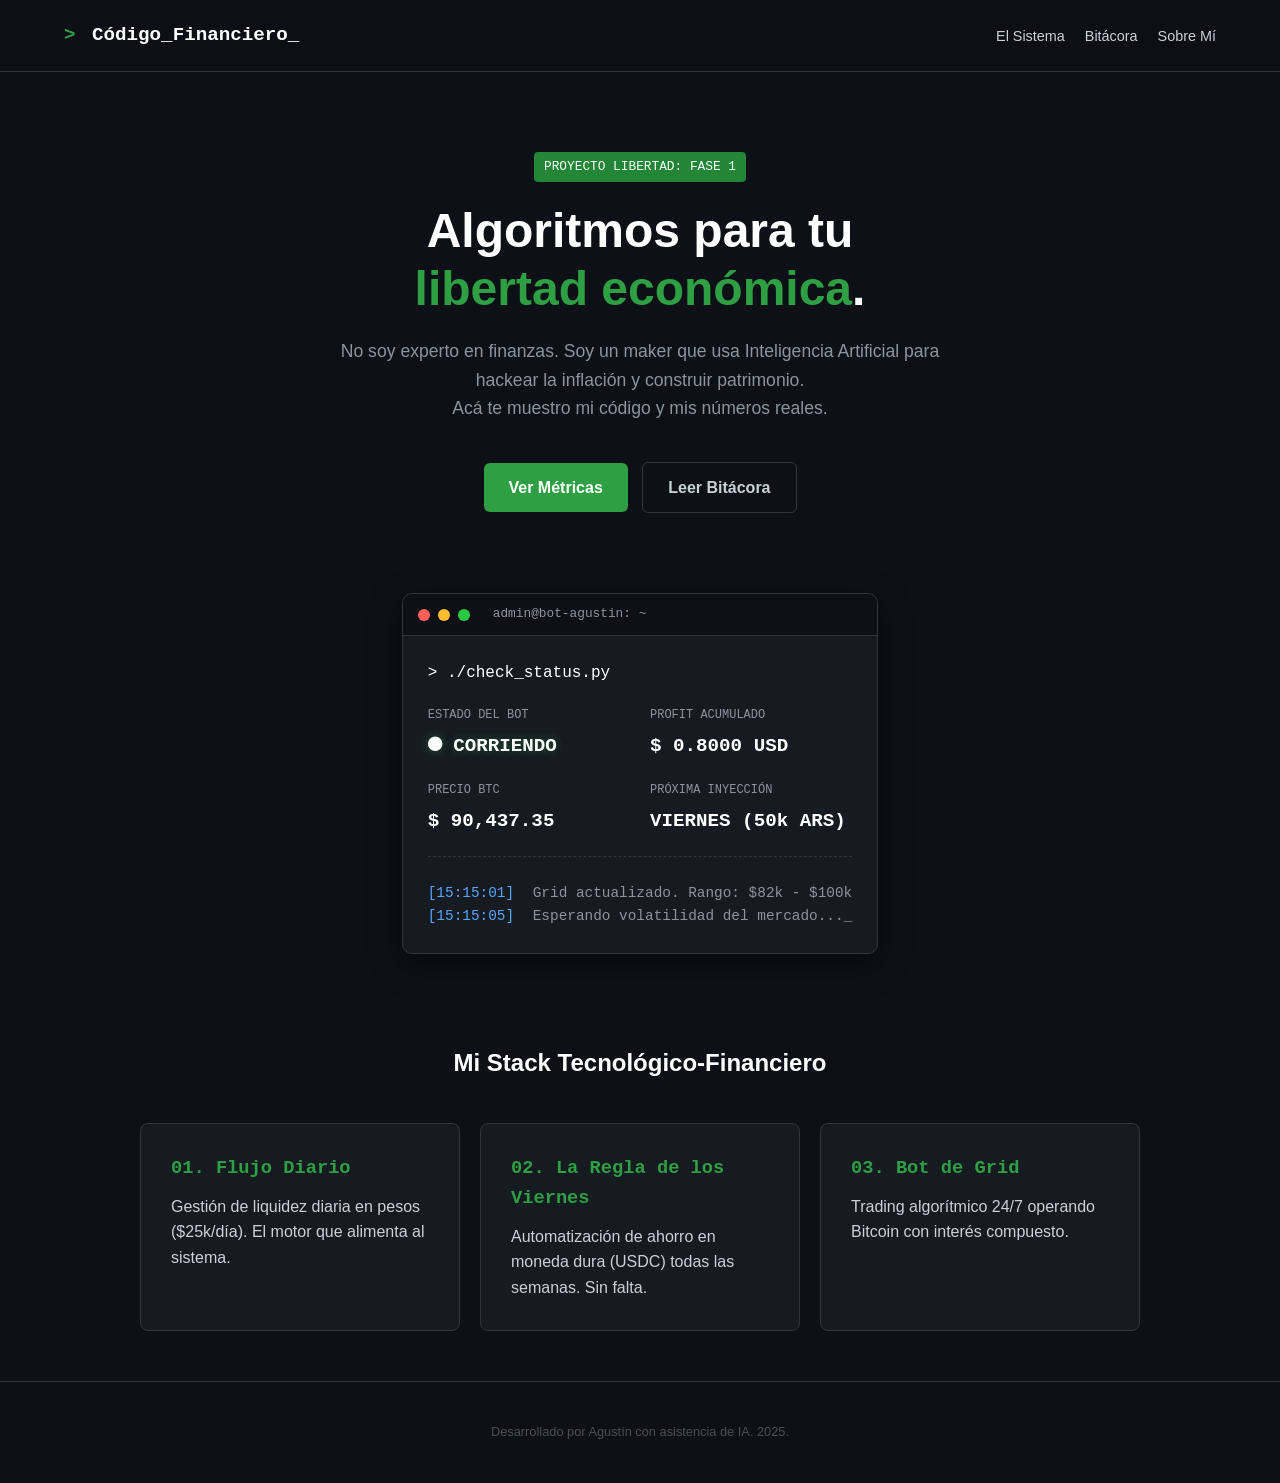
==== index.html @ aea42999 "Add files via upload" ====
<!DOCTYPE html>
<html lang="es">
<head>
    <meta charset="UTF-8">
    <meta name="viewport" content="width=device-width, initial-scale=1.0">
    <title>Código Financiero | Algoritmos para tu libertad</title>
    <link rel="stylesheet" href="style.css">
    <link rel="stylesheet" href="https://cdnjs.cloudflare.com/ajax/libs/font-awesome/6.0.0/css/all.min.css">
</head>
<body>

    <nav>
        <div class="logo">
            <a href="index.html" style="text-decoration:none; color:white;">
                <span class="symbol">></span> Código_Financiero<span class="cursor">_</span>
            </a>
        </div>
        <ul class="menu">
            <li><a href="index.html">El Sistema</a></li>
            <li><a href="blog.html">Bitácora</a></li>
            <li><a href="sobre-mi.html" class="btn-highlight">Sobre Mí</a></li>
        </ul>
    </nav>

    <header class="hero">
        <div class="container">
            <span class="badge">PROYECTO LIBERTAD: FASE 1</span>
            <h1>Algoritmos para tu <br><span class="text-green">libertad económica</span>.</h1>
            <p class="subtitle">
                No soy experto en finanzas. Soy un maker que usa Inteligencia Artificial 
                para hackear la inflación y construir patrimonio. 
                <br>Acá te muestro mi código y mis números reales.
            </p>
            <div class="hero-btns">
                <a href="#dashboard" class="btn primary">Ver Métricas</a>
                <a href="blog.html" class="btn secondary">Leer Bitácora</a>
            </div>
        </div>
    </header>

    <section id="dashboard" class="dashboard-section">
        <div class="container">
            <div class="terminal-window">
                <div class="terminal-header">
                    <span class="dot red"></span>
                    <span class="dot yellow"></span>
                    <span class="dot green"></span>
                    <span class="terminal-title">admin@bot-agustin: ~</span>
                </div>
                <div class="terminal-body">
                    <p class="cmd">> ./check_status.py</p>
                    
                    <div class="stats-grid">
                        <div class="stat-item">
                            <span class="label">ESTADO DEL BOT</span>
                            <span class="value green-glow"><i class="fas fa-circle fa-xs"></i> CORRIENDO</span>
                        </div>
                        <div class="stat-item">
                            <span class="label">PROFIT ACUMULADO</span>
                            <span class="value">$ 0.8000 USD</span>
                        </div>
                        <div class="stat-item">
                            <span class="label">PRECIO BTC</span>
                            <span class="value">$ 90,437.35</span>
                        </div>
                        <div class="stat-item">
                            <span class="label">PRÓXIMA INYECCIÓN</span>
                            <span class="value yellow-text">VIERNES (50k ARS)</span>
                        </div>
                    </div>

                    <p class="log-text">
                        <span class="time">[15:15:01]</span> Grid actualizado. Rango: $82k - $100k <br>
                        <span class="time">[15:15:05]</span> Esperando volatilidad del mercado...<span class="cursor">_</span>
                    </p>
                </div>
            </div>
        </div>
    </section>

    <section class="strategy">
        <div class="container">
            <h2>Mi Stack Tecnológico-Financiero</h2>
            <div class="grid">
                <div class="card">
                    <h3>01. Flujo Diario</h3>
                    <p>Gestión de liquidez diaria en pesos ($25k/día). El motor que alimenta al sistema.</p>
                </div>
                <div class="card">
                    <h3>02. La Regla de los Viernes</h3>
                    <p>Automatización de ahorro en moneda dura (USDC) todas las semanas. Sin falta.</p>
                </div>
                <div class="card">
                    <h3>03. Bot de Grid</h3>
                    <p>Trading algorítmico 24/7 operando Bitcoin con interés compuesto.</p>
                </div>
            </div>
        </div>
    </section>

    <footer>
        <p>Desarrollado por Agustín con asistencia de IA. 2025.</p>
    </footer>

</body>
</html>
---- style.css ----
/* RESET BÁSICO */
* { margin: 0; padding: 0; box-sizing: border-box; }

body {
    background-color: #0d1117; /* Fondo oscuro tipo GitHub */
    color: #c9d1d9; /* Texto gris claro */
    font-family: -apple-system, BlinkMacSystemFont, "Segoe UI", Helvetica, Arial, sans-serif;
    line-height: 1.6;
}

/* TIPOGRAFÍA TIPO CÓDIGO */
.logo, .badge, h3, .terminal-window {
    font-family: 'Courier New', Courier, monospace; /* Letra de consola */
}

/* COLORES */
.text-green { color: #2ea043; } /* Verde finanzas/código */
.green-glow { color: #3fb950; text-shadow: 0 0 10px rgba(63, 185, 80, 0.4); }
.yellow-text { color: #d29922; }

/* NAVEGACIÓN */
nav {
    display: flex;
    justify-content: space-between;
    align-items: center;
    padding: 20px 5%;
    border-bottom: 1px solid #30363d;
    background-color: rgba(13, 17, 23, 0.9);
    position: sticky;
    top: 0;
    z-index: 100;
}

.logo {
    font-size: 1.2rem;
    font-weight: bold;
    color: #fff;
}
.symbol { color: #2ea043; font-weight: bold; margin-right: 5px; }
.cursor { animation: blink 1s infinite; }

@keyframes blink { 50% { opacity: 0; } }

.menu { list-style: none; display: flex; gap: 20px; }
.menu a { text-decoration: none; color: #c9d1d9; font-size: 0.9rem; }
.menu a:hover { color: #fff; }

/* HERO */
.hero {
    padding: 80px 20px 40px;
    text-align: center;
}
.hero h1 {
    font-size: 3rem;
    color: #fff;
    margin-bottom: 20px;
    line-height: 1.2;
}
.badge {
    background: #238636;
    color: white;
    padding: 5px 10px;
    font-size: 0.8rem;
    border-radius: 4px;
    margin-bottom: 20px;
    display: inline-block;
}
.subtitle {
    max-width: 600px;
    margin: 0 auto 40px;
    font-size: 1.1rem;
    color: #8b949e;
}

/* BOTONES */
.btn {
    padding: 12px 25px;
    border-radius: 6px;
    text-decoration: none;
    font-weight: bold;
    display: inline-block;
    transition: 0.3s;
}
.primary { background-color: #2ea043; color: white; }
.primary:hover { background-color: #3fb950; box-shadow: 0 0 15px rgba(46, 160, 67, 0.4); }
.secondary { border: 1px solid #30363d; color: #c9d1d9; margin-left: 10px; }
.secondary:hover { border-color: #8b949e; color: #fff; }

/* DASHBOARD TERMINAL (NUEVO) */
.dashboard-section {
    padding: 40px 20px;
    display: flex;
    justify-content: center;
}
.terminal-window {
    background-color: #161b22;
    border: 1px solid #30363d;
    border-radius: 10px;
    width: 100%;
    max-width: 800px;
    box-shadow: 0 10px 30px rgba(0,0,0,0.5);
    overflow: hidden;
}
.terminal-header {
    background-color: #0d1117;
    padding: 10px 15px;
    display: flex;
    align-items: center;
    border-bottom: 1px solid #30363d;
}
.dot { height: 12px; width: 12px; border-radius: 50%; margin-right: 8px; display: inline-block; }
.red { background-color: #ff5f56; }
.yellow { background-color: #ffbd2e; }
.green { background-color: #27c93f; }
.terminal-title {
    margin-left: 15px;
    font-size: 0.8rem;
    color: #8b949e;
}

.terminal-body { padding: 25px; }
.cmd { color: #fff; margin-bottom: 20px; }

.stats-grid {
    display: grid;
    grid-template-columns: repeat(auto-fit, minmax(150px, 1fr));
    gap: 20px;
    margin-bottom: 25px;
    border-bottom: 1px dashed #30363d;
    padding-bottom: 20px;
}
.stat-item { display: flex; flex-direction: column; }
.label { font-size: 0.75rem; color: #8b949e; margin-bottom: 5px; }
.value { font-size: 1.2rem; font-weight: bold; color: #fff; }

.log-text { font-size: 0.9rem; color: #8b949e; }
.time { color: #58a6ff; margin-right: 10px; }

/* GRID DE ESTRATEGIA */
.strategy { padding: 50px 20px; background-color: #0d1117; } /* Mismo fondo para continuidad */
.container { max-width: 1000px; margin: 0 auto; }
.strategy h2 { text-align: center; margin-bottom: 40px; color: #fff; }

.grid {
    display: grid;
    grid-template-columns: repeat(auto-fit, minmax(250px, 1fr));
    gap: 20px;
}
.card {
    background: #161b22;
    padding: 30px;
    border: 1px solid #30363d;
    border-radius: 8px;
    transition: transform 0.2s;
}
.card:hover { transform: translateY(-5px); border-color: #2ea043; }
.card h3 { color: #2ea043; margin-bottom: 10px; }

/* FOOTER */
footer { text-align: center; padding: 40px; color: #484f58; font-size: 0.8rem; border-top: 1px solid #30363d; }/* --- ESTILOS PARA EL BLOG (NUEVO) --- */

.blog-header {
    padding: 60px 20px;
    text-align: center;
    background-color: #161b22;
    border-bottom: 1px solid #30363d;
}

.blog-container {
    max-width: 800px;
    margin: 50px auto;
    padding: 0 20px;
}

.article-card {
    background-color: #161b22;
    border: 1px solid #30363d;
    border-radius: 8px;
    padding: 30px;
    margin-bottom: 30px;
    transition: transform 0.2s;
}

.article-card:hover {
    border-color: #58a6ff;
    transform: translateX(5px);
}

.meta {
    font-size: 0.8rem;
    color: #8b949e;
    margin-bottom: 10px;
    display: block;
    font-family: 'Courier New', monospace;
}

.article-title {
    font-size: 1.8rem;
    color: #fff;
    margin-bottom: 15px;
    text-decoration: none;
    display: block;
}

.article-preview {
    color: #c9d1d9;
    font-size: 1rem;
    margin-bottom: 20px;
}

.read-more {
    color: #58a6ff;
    text-decoration: none;
    font-weight: bold;
    font-size: 0.9rem;
}
.read-more:hover { text-decoration: underline; }

/* Página de Artículo Individual (Para el futuro) */
.post-content {
    color: #c9d1d9;
    font-size: 1.1rem;
    line-height: 1.8;
}
.post-content h2 { color: #fff; margin: 30px 0 15px; }
.post-content code { background: #30363d; padding: 2px 5px; border-radius: 4px; color: #ff7b72; }/* --- ESTILOS PARA LA PÁGINA SOBRE MÍ (NUEVO) --- */

.about-section {
    padding: 80px 20px;
    display: flex;
    justify-content: center;
}

.profile-card {
    background-color: #161b22;
    border: 1px solid #30363d;
    border-radius: 15px;
    padding: 50px;
    max-width: 700px;
    text-align: center;
    box-shadow: 0 10px 40px rgba(0,0,0,0.3);
}

.avatar-placeholder {
    width: 120px;
    height: 120px;
    background-color: #2ea043; /* Verde hacker */
    border-radius: 50%;
    margin: 0 auto 30px;
    display: flex;
    align-items: center;
    justify-content: center;
    font-size: 3.5rem;
    color: #fff;
    box-shadow: 0 0 20px rgba(46, 160, 67, 0.5);
}

.profile-card h1 {
    font-size: 2.5rem;
    color: #fff;
    margin-bottom: 10px;
}

.role-badge {
    font-family: 'Courier New', monospace;
    color: #58a6ff;
    background: rgba(88, 166, 255, 0.1);
    padding: 5px 15px;
    border-radius: 20px;
    display: inline-block;
    font-size: 0.9rem;
    margin-bottom: 30px;
    font-weight: bold;
}

.bio-text {
    color: #c9d1d9;
    font-size: 1.1rem;
    line-height: 1.8;
    margin-bottom: 40px;
    text-align: left; /* Para que sea más fácil de leer */
}

.tech-stack {
    display: flex;
    justify-content: center;
    gap: 15px;
    flex-wrap: wrap;
}

.tech-stack span {
    background: #0d1117;
    border: 1px solid #30363d;
    padding: 8px 15px;
    border-radius: 6px;
    font-size: 0.9rem;
    color: #8b949e;
    display: flex;
    align-items: center;
    gap: 8px;
}
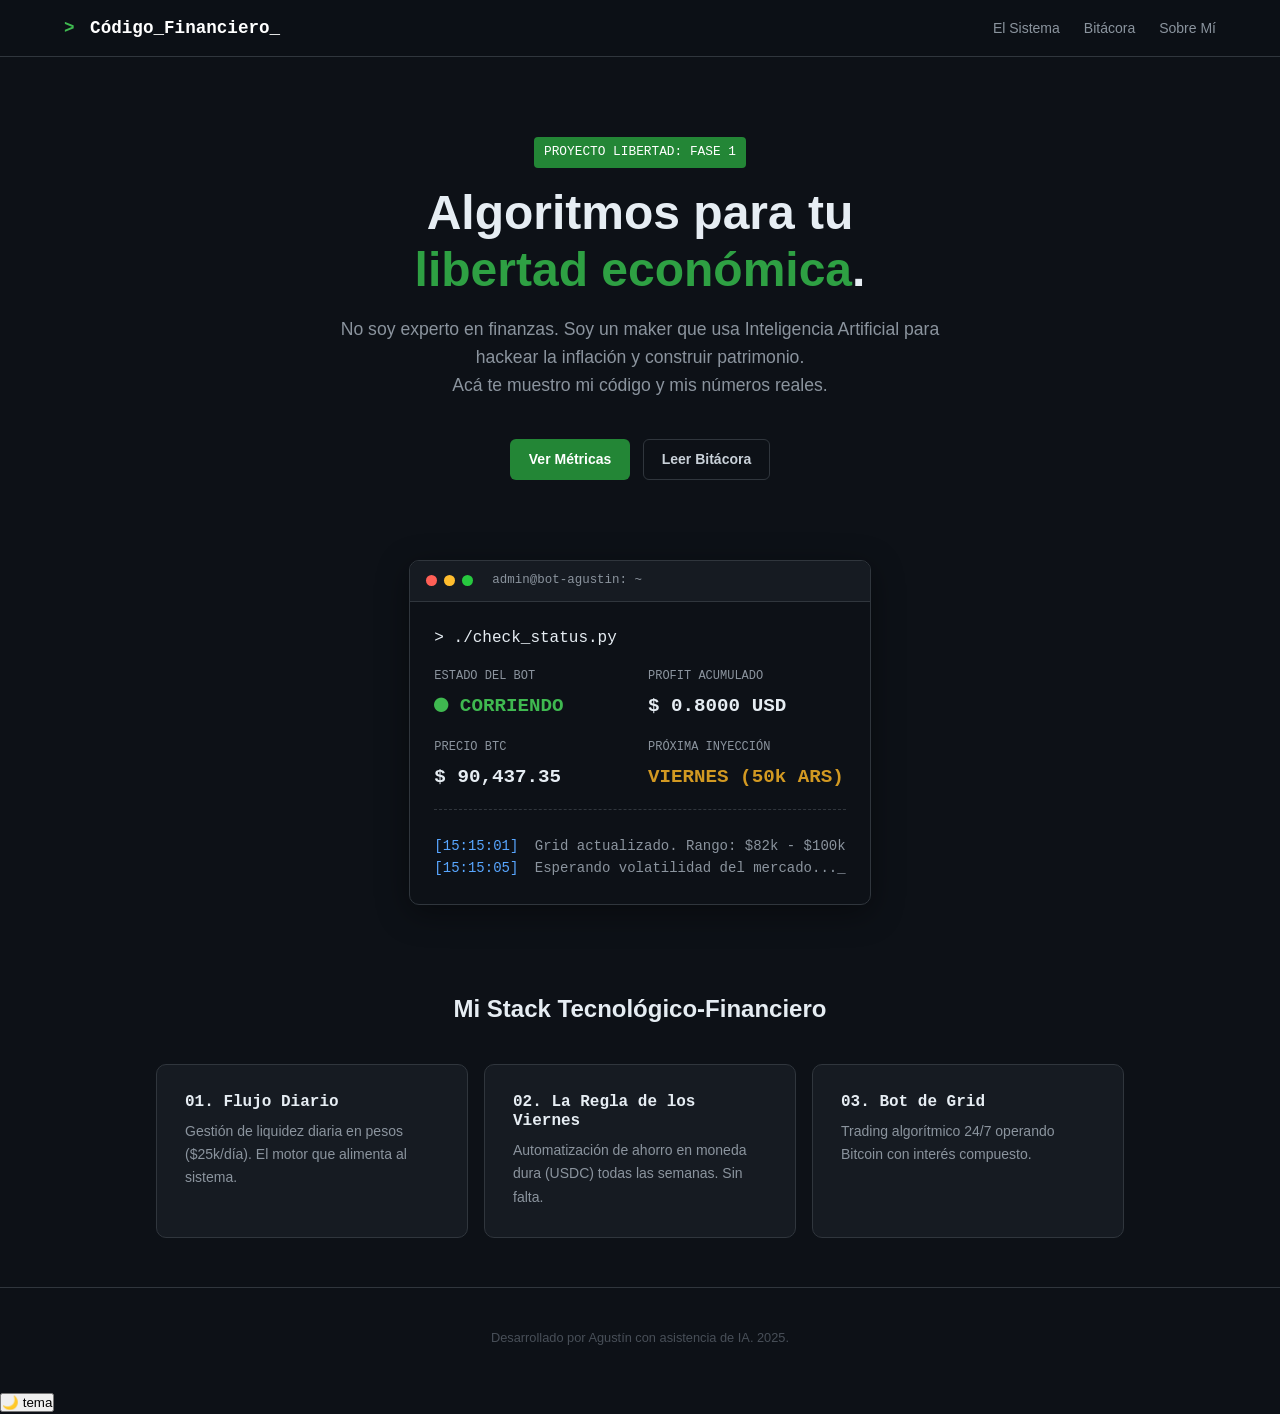
==== commit ead5c848: "Add theme toggle button to index.html Added a theme toggle button to switch between light and dark m" ====
--- a/index.html
+++ b/index.html
@@ -101,6 +101,8 @@
     <footer>
         <p>Desarrollado por Agustín con asistencia de IA. 2025.</p>
     </footer>
-
+<button class="theme-toggle" onclick="toggleTheme()">
+  <span class="icon">🌙</span> tema
+</button>
 </body>
-</html>+</html>
--- a/style.css
+++ b/style.css
@@ -1,301 +1,415 @@
-/* RESET BÁSICO */
-* { margin: 0; padding: 0; box-sizing: border-box; }
-
-body {
-    background-color: #0d1117; /* Fondo oscuro tipo GitHub */
-    color: #c9d1d9; /* Texto gris claro */
-    font-family: -apple-system, BlinkMacSystemFont, "Segoe UI", Helvetica, Arial, sans-serif;
-    line-height: 1.6;
-}
-
-/* TIPOGRAFÍA TIPO CÓDIGO */
-.logo, .badge, h3, .terminal-window {
-    font-family: 'Courier New', Courier, monospace; /* Letra de consola */
-}
-
-/* COLORES */
-.text-green { color: #2ea043; } /* Verde finanzas/código */
-.green-glow { color: #3fb950; text-shadow: 0 0 10px rgba(63, 185, 80, 0.4); }
-.yellow-text { color: #d29922; }
-
-/* NAVEGACIÓN */
-nav {
-    display: flex;
-    justify-content: space-between;
-    align-items: center;
-    padding: 20px 5%;
-    border-bottom: 1px solid #30363d;
-    background-color: rgba(13, 17, 23, 0.9);
-    position: sticky;
-    top: 0;
-    z-index: 100;
-}
-
-.logo {
-    font-size: 1.2rem;
-    font-weight: bold;
-    color: #fff;
-}
-.symbol { color: #2ea043; font-weight: bold; margin-right: 5px; }
-.cursor { animation: blink 1s infinite; }
-
-@keyframes blink { 50% { opacity: 0; } }
-
-.menu { list-style: none; display: flex; gap: 20px; }
-.menu a { text-decoration: none; color: #c9d1d9; font-size: 0.9rem; }
-.menu a:hover { color: #fff; }
-
-/* HERO */
-.hero {
-    padding: 80px 20px 40px;
-    text-align: center;
-}
-.hero h1 {
-    font-size: 3rem;
-    color: #fff;
-    margin-bottom: 20px;
-    line-height: 1.2;
-}
-.badge {
-    background: #238636;
-    color: white;
-    padding: 5px 10px;
-    font-size: 0.8rem;
-    border-radius: 4px;
-    margin-bottom: 20px;
-    display: inline-block;
-}
-.subtitle {
-    max-width: 600px;
-    margin: 0 auto 40px;
-    font-size: 1.1rem;
-    color: #8b949e;
-}
-
-/* BOTONES */
-.btn {
-    padding: 12px 25px;
-    border-radius: 6px;
-    text-decoration: none;
-    font-weight: bold;
-    display: inline-block;
-    transition: 0.3s;
-}
-.primary { background-color: #2ea043; color: white; }
-.primary:hover { background-color: #3fb950; box-shadow: 0 0 15px rgba(46, 160, 67, 0.4); }
-.secondary { border: 1px solid #30363d; color: #c9d1d9; margin-left: 10px; }
-.secondary:hover { border-color: #8b949e; color: #fff; }
-
-/* DASHBOARD TERMINAL (NUEVO) */
-.dashboard-section {
-    padding: 40px 20px;
-    display: flex;
-    justify-content: center;
-}
-.terminal-window {
-    background-color: #161b22;
-    border: 1px solid #30363d;
-    border-radius: 10px;
-    width: 100%;
-    max-width: 800px;
-    box-shadow: 0 10px 30px rgba(0,0,0,0.5);
-    overflow: hidden;
-}
-.terminal-header {
-    background-color: #0d1117;
-    padding: 10px 15px;
-    display: flex;
-    align-items: center;
-    border-bottom: 1px solid #30363d;
-}
-.dot { height: 12px; width: 12px; border-radius: 50%; margin-right: 8px; display: inline-block; }
-.red { background-color: #ff5f56; }
-.yellow { background-color: #ffbd2e; }
-.green { background-color: #27c93f; }
-.terminal-title {
-    margin-left: 15px;
-    font-size: 0.8rem;
-    color: #8b949e;
-}
-
-.terminal-body { padding: 25px; }
-.cmd { color: #fff; margin-bottom: 20px; }
-
-.stats-grid {
-    display: grid;
-    grid-template-columns: repeat(auto-fit, minmax(150px, 1fr));
-    gap: 20px;
-    margin-bottom: 25px;
-    border-bottom: 1px dashed #30363d;
-    padding-bottom: 20px;
-}
-.stat-item { display: flex; flex-direction: column; }
-.label { font-size: 0.75rem; color: #8b949e; margin-bottom: 5px; }
-.value { font-size: 1.2rem; font-weight: bold; color: #fff; }
-
-.log-text { font-size: 0.9rem; color: #8b949e; }
-.time { color: #58a6ff; margin-right: 10px; }
-
-/* GRID DE ESTRATEGIA */
-.strategy { padding: 50px 20px; background-color: #0d1117; } /* Mismo fondo para continuidad */
-.container { max-width: 1000px; margin: 0 auto; }
-.strategy h2 { text-align: center; margin-bottom: 40px; color: #fff; }
-
-.grid {
-    display: grid;
-    grid-template-columns: repeat(auto-fit, minmax(250px, 1fr));
-    gap: 20px;
-}
-.card {
-    background: #161b22;
-    padding: 30px;
-    border: 1px solid #30363d;
-    border-radius: 8px;
-    transition: transform 0.2s;
-}
-.card:hover { transform: translateY(-5px); border-color: #2ea043; }
-.card h3 { color: #2ea043; margin-bottom: 10px; }
-
-/* FOOTER */
-footer { text-align: center; padding: 40px; color: #484f58; font-size: 0.8rem; border-top: 1px solid #30363d; }/* --- ESTILOS PARA EL BLOG (NUEVO) --- */
-
-.blog-header {
-    padding: 60px 20px;
-    text-align: center;
-    background-color: #161b22;
-    border-bottom: 1px solid #30363d;
-}
-
-.blog-container {
-    max-width: 800px;
-    margin: 50px auto;
-    padding: 0 20px;
-}
-
-.article-card {
-    background-color: #161b22;
-    border: 1px solid #30363d;
-    border-radius: 8px;
-    padding: 30px;
-    margin-bottom: 30px;
-    transition: transform 0.2s;
-}
-
-.article-card:hover {
-    border-color: #58a6ff;
-    transform: translateX(5px);
-}
-
-.meta {
-    font-size: 0.8rem;
-    color: #8b949e;
-    margin-bottom: 10px;
-    display: block;
-    font-family: 'Courier New', monospace;
-}
-
-.article-title {
-    font-size: 1.8rem;
-    color: #fff;
-    margin-bottom: 15px;
-    text-decoration: none;
-    display: block;
-}
-
-.article-preview {
-    color: #c9d1d9;
-    font-size: 1rem;
-    margin-bottom: 20px;
-}
-
-.read-more {
-    color: #58a6ff;
-    text-decoration: none;
-    font-weight: bold;
-    font-size: 0.9rem;
-}
-.read-more:hover { text-decoration: underline; }
-
-/* Página de Artículo Individual (Para el futuro) */
-.post-content {
-    color: #c9d1d9;
-    font-size: 1.1rem;
-    line-height: 1.8;
-}
-.post-content h2 { color: #fff; margin: 30px 0 15px; }
-.post-content code { background: #30363d; padding: 2px 5px; border-radius: 4px; color: #ff7b72; }/* --- ESTILOS PARA LA PÁGINA SOBRE MÍ (NUEVO) --- */
-
-.about-section {
-    padding: 80px 20px;
-    display: flex;
-    justify-content: center;
-}
-
-.profile-card {
-    background-color: #161b22;
-    border: 1px solid #30363d;
-    border-radius: 15px;
-    padding: 50px;
-    max-width: 700px;
-    text-align: center;
-    box-shadow: 0 10px 40px rgba(0,0,0,0.3);
-}
-
-.avatar-placeholder {
-    width: 120px;
-    height: 120px;
-    background-color: #2ea043; /* Verde hacker */
-    border-radius: 50%;
-    margin: 0 auto 30px;
-    display: flex;
-    align-items: center;
-    justify-content: center;
-    font-size: 3.5rem;
-    color: #fff;
-    box-shadow: 0 0 20px rgba(46, 160, 67, 0.5);
-}
-
-.profile-card h1 {
-    font-size: 2.5rem;
-    color: #fff;
-    margin-bottom: 10px;
-}
-
-.role-badge {
-    font-family: 'Courier New', monospace;
-    color: #58a6ff;
-    background: rgba(88, 166, 255, 0.1);
-    padding: 5px 15px;
-    border-radius: 20px;
-    display: inline-block;
-    font-size: 0.9rem;
-    margin-bottom: 30px;
-    font-weight: bold;
-}
-
-.bio-text {
-    color: #c9d1d9;
-    font-size: 1.1rem;
-    line-height: 1.8;
-    margin-bottom: 40px;
-    text-align: left; /* Para que sea más fácil de leer */
-}
-
-.tech-stack {
-    display: flex;
-    justify-content: center;
-    gap: 15px;
-    flex-wrap: wrap;
-}
-
-.tech-stack span {
-    background: #0d1117;
-    border: 1px solid #30363d;
-    padding: 8px 15px;
-    border-radius: 6px;
-    font-size: 0.9rem;
-    color: #8b949e;
-    display: flex;
-    align-items: center;
-    gap: 8px;
-}+/* =============================================
+   VARIABLES — fuente única de verdad
+   ============================================= */
+:root {
+    /* Paleta base */
+    --color-bg-base:       #0d1117;
+    --color-bg-surface:    #161b22;
+    --color-bg-input:      #0d1117;
+
+    /* Bordes */
+    --color-border:        #30363d;
+    --color-border-hover:  #484f58;
+
+    /* Texto */
+    --color-text-primary:  #e6edf3;
+    --color-text-body:     #c9d1d9;
+    --color-text-muted:    #8b949e;
+    --color-text-subtle:   #484f58;
+
+    /* Marca / acento */
+    --color-green:         #2ea043;
+    --color-green-bright:  #3fb950;
+    --color-green-dark:    #238636;
+    --color-blue:          #58a6ff;
+    --color-red-soft:      #ff7b72;
+    --color-yellow:        #d29922;
+
+    /* Tipografías */
+    --font-sans: -apple-system, BlinkMacSystemFont, "Segoe UI", Helvetica, Arial, sans-serif;
+    --font-mono: 'Courier New', Courier, monospace;
+
+    /* Espaciado */
+    --space-xs:  4px;
+    --space-sm:  8px;
+    --space-md:  16px;
+    --space-lg:  24px;
+    --space-xl:  40px;
+    --space-2xl: 80px;
+
+    /* Radio */
+    --radius-sm: 4px;
+    --radius-md: 6px;
+    --radius-lg: 10px;
+    --radius-xl: 15px;
+
+    /* Transición estándar */
+    --transition: 0.2s ease;
+}
+
+/* =============================================
+   @layer — controla el orden de la cascada
+   ============================================= */
+@layer reset, base, layout, components, utilities;
+
+/* =============================================
+   RESET
+   ============================================= */
+@layer reset {
+    *, *::before, *::after { margin: 0; padding: 0; box-sizing: border-box; }
+    img, video { max-width: 100%; display: block; }
+    button { cursor: pointer; }
+}
+
+/* =============================================
+   BASE — estilos globales
+   ============================================= */
+@layer base {
+    body {
+        background-color: var(--color-bg-base);
+        color: var(--color-text-body);
+        font-family: var(--font-sans);
+        line-height: 1.6;
+    }
+
+    h1, h2, h3, h4 { color: var(--color-text-primary); line-height: 1.2; }
+
+    a { color: inherit; }
+
+    /* Focus accesible global */
+    :focus-visible {
+        outline: 2px solid var(--color-blue);
+        outline-offset: 2px;
+    }
+
+    /* Monospace heredado */
+    .font-mono,
+    .logo, .badge, h3,
+    .terminal-window, .meta,
+    .role-badge { font-family: var(--font-mono); }
+}
+
+/* =============================================
+   LAYOUT — contenedores y estructura
+   ============================================= */
+@layer layout {
+    .container {
+        max-width: 1000px;
+        margin: 0 auto;
+        padding: 0 var(--space-md);
+    }
+
+    .blog-container {
+        max-width: 800px;
+        margin: var(--space-xl) auto;
+        padding: 0 var(--space-md);
+    }
+
+    /* Secciones */
+    .hero           { padding: var(--space-2xl) var(--space-md) var(--space-xl); text-align: center; }
+    .dashboard-section { padding: var(--space-xl) var(--space-md); display: flex; justify-content: center; }
+    .strategy       { padding: 50px var(--space-md); background-color: var(--color-bg-base); }
+    .about-section  { padding: var(--space-2xl) var(--space-md); display: flex; justify-content: center; }
+
+    /* Grid genérico */
+    .grid {
+        display: grid;
+        grid-template-columns: repeat(auto-fit, minmax(250px, 1fr));
+        gap: var(--space-md);
+    }
+}
+
+/* =============================================
+   COMPONENTS
+   ============================================= */
+@layer components {
+
+    /* --- NAVEGACIÓN --- */
+    nav {
+        display: flex;
+        justify-content: space-between;
+        align-items: center;
+        padding: 14px 5%;
+        border-bottom: 0.5px solid var(--color-border);
+        background-color: rgba(13, 17, 23, 0.97);
+        backdrop-filter: blur(8px);
+        -webkit-backdrop-filter: blur(8px);
+        position: sticky;
+        top: 0;
+        z-index: 100;
+    }
+
+    .logo { font-size: 1.1rem; font-weight: 700; color: #fff; }
+    .symbol { color: var(--color-green-bright); font-weight: 700; margin-right: 5px; }
+    .cursor { animation: blink 1s infinite; }
+
+    @keyframes blink { 50% { opacity: 0; } }
+
+    .menu { list-style: none; display: flex; gap: var(--space-lg); }
+    .menu a { text-decoration: none; color: var(--color-text-muted); font-size: 0.875rem; transition: color var(--transition); }
+    .menu a:hover { color: #fff; }
+
+    /* --- BOTÓN BASE — todas las variantes heredan de acá --- */
+    .btn, .nav-cta {
+        display: inline-flex;
+        align-items: center;
+        gap: var(--space-xs);
+        padding: 8px 18px;
+        border-radius: var(--radius-md);
+        font-size: 0.875rem;
+        font-weight: 600;
+        text-decoration: none;
+        border: 0.5px solid transparent;
+        transition: background var(--transition), border-color var(--transition), box-shadow var(--transition);
+        cursor: pointer;
+    }
+
+    /* Variante primaria */
+    .btn.primary, .nav-cta {
+        background-color: var(--color-green-dark);
+        color: #fff;
+    }
+    .btn.primary:hover, .nav-cta:hover {
+        background-color: var(--color-green);
+        box-shadow: 0 0 16px rgba(46, 160, 67, 0.3);
+    }
+
+    /* Variante secundaria */
+    .btn.secondary {
+        background: transparent;
+        border-color: var(--color-border);
+        color: var(--color-text-body);
+        margin-left: var(--space-sm);
+    }
+    .btn.secondary:hover { border-color: var(--color-border-hover); color: #fff; }
+
+    /* --- INPUTS --- */
+    input, textarea, select {
+        background: var(--color-bg-input);
+        border: 0.5px solid var(--color-border);
+        border-radius: var(--radius-md);
+        padding: 9px 14px;
+        color: var(--color-text-primary);
+        font-family: var(--font-sans);
+        font-size: 0.9rem;
+        outline: none;
+        width: 100%;
+        transition: border-color var(--transition), box-shadow var(--transition);
+    }
+    input:hover, textarea:hover, select:hover { border-color: var(--color-border-hover); }
+    input:focus, textarea:focus, select:focus {
+        border-color: var(--color-blue);
+        box-shadow: 0 0 0 3px rgba(88, 166, 255, 0.15);
+    }
+
+    /* --- HERO --- */
+    .hero h1 { font-size: 3rem; margin-bottom: var(--space-md); }
+    .subtitle { max-width: 600px; margin: 0 auto var(--space-xl); font-size: 1.1rem; color: var(--color-text-muted); }
+
+    /* Badge — reutilizable */
+    .badge {
+        background: var(--color-green-dark);
+        color: #fff;
+        padding: 5px 10px;
+        font-size: 0.8rem;
+        border-radius: var(--radius-sm);
+        margin-bottom: var(--space-md);
+        display: inline-block;
+    }
+
+    /* --- TERMINAL --- */
+    .terminal-window {
+        background-color: var(--color-bg-base);
+        border: 0.5px solid var(--color-border);
+        border-radius: var(--radius-lg);
+        width: 100%;
+        max-width: 800px;
+        box-shadow: 0 8px 32px rgba(0, 0, 0, 0.4);
+        overflow: hidden;
+    }
+    .terminal-header {
+        background-color: var(--color-bg-surface);
+        padding: 10px var(--space-md);
+        display: flex;
+        align-items: center;
+        border-bottom: 0.5px solid var(--color-border);
+    }
+    .dot { height: 11px; width: 11px; border-radius: 50%; margin-right: 7px; display: inline-block; }
+    .dot.red    { background-color: #ff5f56; }
+    .dot.yellow { background-color: #ffbd2e; }
+    .dot.green  { background-color: #27c93f; }
+    .terminal-title { margin-left: 12px; font-size: 0.78rem; color: var(--color-text-muted); }
+    .terminal-body { padding: var(--space-lg); }
+    .cmd { color: var(--color-text-primary); margin-bottom: var(--space-md); }
+
+    .stats-grid {
+        display: grid;
+        grid-template-columns: repeat(auto-fit, minmax(150px, 1fr));
+        gap: var(--space-md);
+        margin-bottom: 25px;
+        border-bottom: 0.5px dashed var(--color-border);
+        padding-bottom: var(--space-md);
+    }
+    .stat-item { display: flex; flex-direction: column; }
+    .label  { font-size: 0.75rem; color: var(--color-text-muted); margin-bottom: 5px; }
+    .value  { font-size: 1.2rem; font-weight: 700; color: var(--color-text-primary); }
+    .log-text { font-size: 0.875rem; color: var(--color-text-muted); }
+    .time   { color: var(--color-blue); margin-right: var(--space-sm); }
+
+    /* --- CARD (estrategia) --- */
+    .card {
+        background: var(--color-bg-surface);
+        padding: 28px;
+        border: 0.5px solid var(--color-border);
+        border-radius: var(--radius-lg);
+        transition: transform var(--transition), border-color var(--transition), box-shadow var(--transition);
+        will-change: transform;
+    }
+    .card:hover {
+        transform: translateY(-4px);
+        border-color: var(--color-green);
+        box-shadow: 0 8px 24px rgba(46, 160, 67, 0.15);
+    }
+    .card-icon { font-size: 1.4rem; color: var(--color-green-bright); margin-bottom: 14px; }
+    .card h3   { color: var(--color-text-primary); margin-bottom: var(--space-sm); font-size: 1rem; }
+    .card p    { color: var(--color-text-muted); font-size: 0.875rem; line-height: 1.65; }
+
+    /* --- BLOG --- */
+    .blog-header {
+        padding: 60px var(--space-md);
+        text-align: center;
+        background-color: var(--color-bg-surface);
+        border-bottom: 0.5px solid var(--color-border);
+    }
+
+    .article-card {
+        background-color: var(--color-bg-surface);
+        border: 0.5px solid var(--color-border);
+        border-radius: var(--radius-lg);
+        padding: 28px;
+        margin-bottom: var(--space-lg);
+        transition: border-color var(--transition), transform var(--transition);
+        will-change: transform;
+    }
+    .article-card:hover {
+        border-color: var(--color-blue);
+        transform: translateX(4px);
+    }
+
+    .meta { display: flex; gap: var(--space-md); align-items: center; font-size: 0.78rem; color: var(--color-text-muted); margin-bottom: 12px; }
+    .meta .category { color: var(--color-green-bright); }
+
+    .article-title {
+        font-size: 1.5rem;
+        color: var(--color-text-primary);
+        margin-bottom: 12px;
+        text-decoration: none;
+        display: block;
+        font-weight: 600;
+        line-height: 1.3;
+        transition: color var(--transition);
+    }
+    .article-title:hover { color: var(--color-blue); }
+
+    .article-preview { color: var(--color-text-muted); font-size: 0.9rem; line-height: 1.7; margin-bottom: var(--space-md); }
+
+    .read-more {
+        color: var(--color-blue);
+        text-decoration: none;
+        font-weight: 600;
+        font-size: 0.875rem;
+        display: inline-flex;
+        align-items: center;
+        gap: 6px;
+        transition: gap var(--transition);
+    }
+    .read-more:hover { gap: 10px; text-decoration: underline; }
+
+    /* Artículo individual */
+    .post-content { color: var(--color-text-body); font-size: 1.05rem; line-height: 1.8; }
+    .post-content h2 { margin: 30px 0 15px; }
+    .post-content code {
+        background: var(--color-border);
+        padding: 2px 6px;
+        border-radius: var(--radius-sm);
+        color: var(--color-red-soft);
+        font-size: 0.9em;
+    }
+
+    /* --- SOBRE MÍ --- */
+    .profile-card {
+        background-color: var(--color-bg-surface);
+        border: 0.5px solid var(--color-border);
+        border-radius: var(--radius-xl);
+        padding: 50px;
+        max-width: 700px;
+        text-align: center;
+        box-shadow: 0 10px 40px rgba(0, 0, 0, 0.3);
+    }
+
+    .avatar-placeholder {
+        width: 110px;
+        height: 110px;
+        background-color: var(--color-green-dark);
+        border-radius: 50%;
+        margin: 0 auto 28px;
+        display: flex;
+        align-items: center;
+        justify-content: center;
+        font-size: 3rem;
+        color: #fff;
+        box-shadow: 0 0 24px rgba(46, 160, 67, 0.4);
+    }
+
+    .profile-card h1 { font-size: 2.2rem; margin-bottom: var(--space-sm); }
+
+    .role-badge {
+        color: var(--color-blue);
+        background: rgba(88, 166, 255, 0.1);
+        border: 0.5px solid rgba(88, 166, 255, 0.3);
+        padding: 5px 16px;
+        border-radius: 20px;
+        display: inline-block;
+        font-size: 0.875rem;
+        margin-bottom: 28px;
+        font-weight: 600;
+    }
+
+    .bio-text { color: var(--color-text-body); font-size: 1rem; line-height: 1.8; margin-bottom: 36px; text-align: left; }
+
+    .tech-stack { display: flex; justify-content: center; gap: 12px; flex-wrap: wrap; }
+    .tech-stack span {
+        background: var(--color-bg-base);
+        border: 0.5px solid var(--color-border);
+        padding: 7px 14px;
+        border-radius: var(--radius-md);
+        font-size: 0.875rem;
+        color: var(--color-text-muted);
+        display: flex;
+        align-items: center;
+        gap: 7px;
+        transition: border-color var(--transition), color var(--transition);
+    }
+    .tech-stack span:hover { border-color: var(--color-border-hover); color: var(--color-text-body); }
+
+    /* --- FOOTER --- */
+    footer {
+        text-align: center;
+        padding: var(--space-xl);
+        color: var(--color-text-subtle);
+        font-size: 0.8rem;
+        border-top: 0.5px solid var(--color-border);
+    }
+
+    /* --- SECCIÓN ESTRATEGIA --- */
+    .strategy h2 { text-align: center; margin-bottom: var(--space-xl); }
+}
+
+/* =============================================
+   UTILITIES — clases de una sola propiedad
+   ============================================= */
+@layer utilities {
+    .text-green  { color: var(--color-green); }
+    .green-glow  { color: var(--color-green-bright); }
+    .yellow-text { color: var(--color-yellow); }
+}
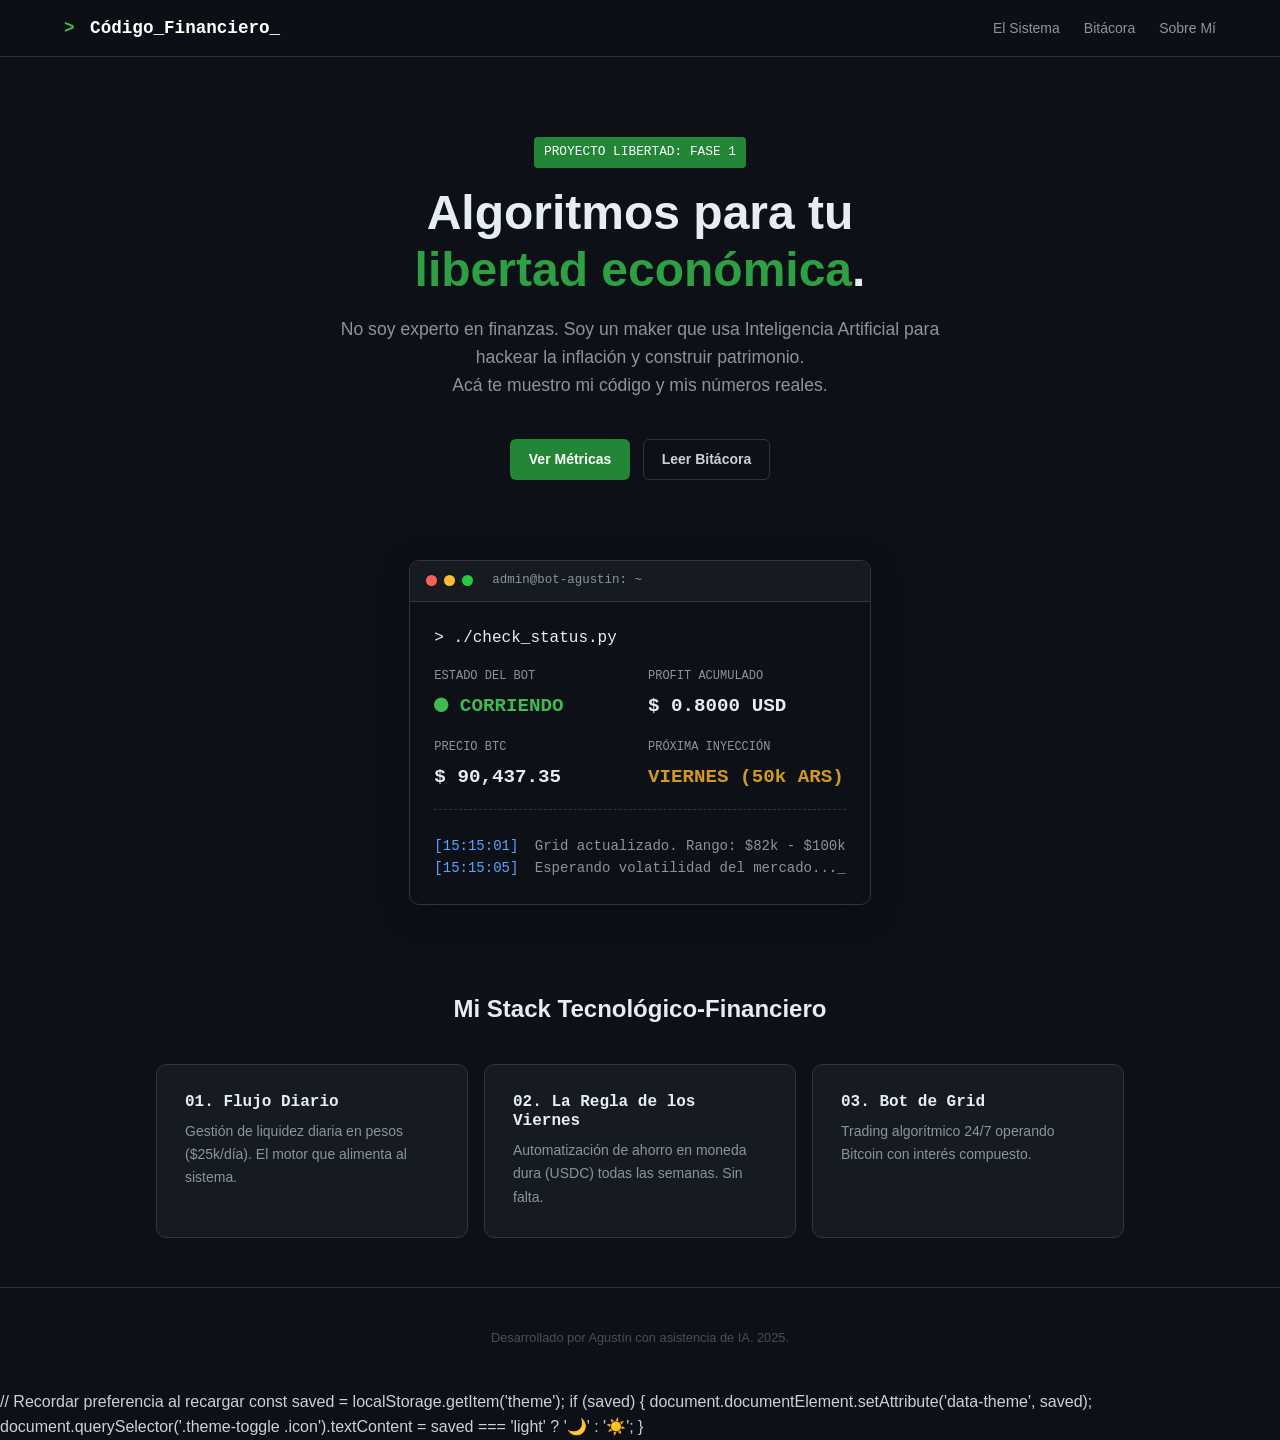
==== commit 5edac4b6: "Fix HTML encoding issues in index.html" ====
--- a/index.html
+++ b/index.html
@@ -101,8 +101,15 @@
     <footer>
         <p>Desarrollado por Agustín con asistencia de IA. 2025.</p>
     </footer>
-<button class="theme-toggle" onclick="toggleTheme()">
-  <span class="icon">🌙</span> tema
-</button>
+
+
+  // Recordar preferencia al recargar
+  const saved = localStorage.getItem('theme');
+  if (saved) {
+    document.documentElement.setAttribute('data-theme', saved);
+    document.querySelector('.theme-toggle .icon').textContent =
+      saved === 'light' ? '🌙' : '☀️';
+  }
+</script>
 </body>
 </html>
